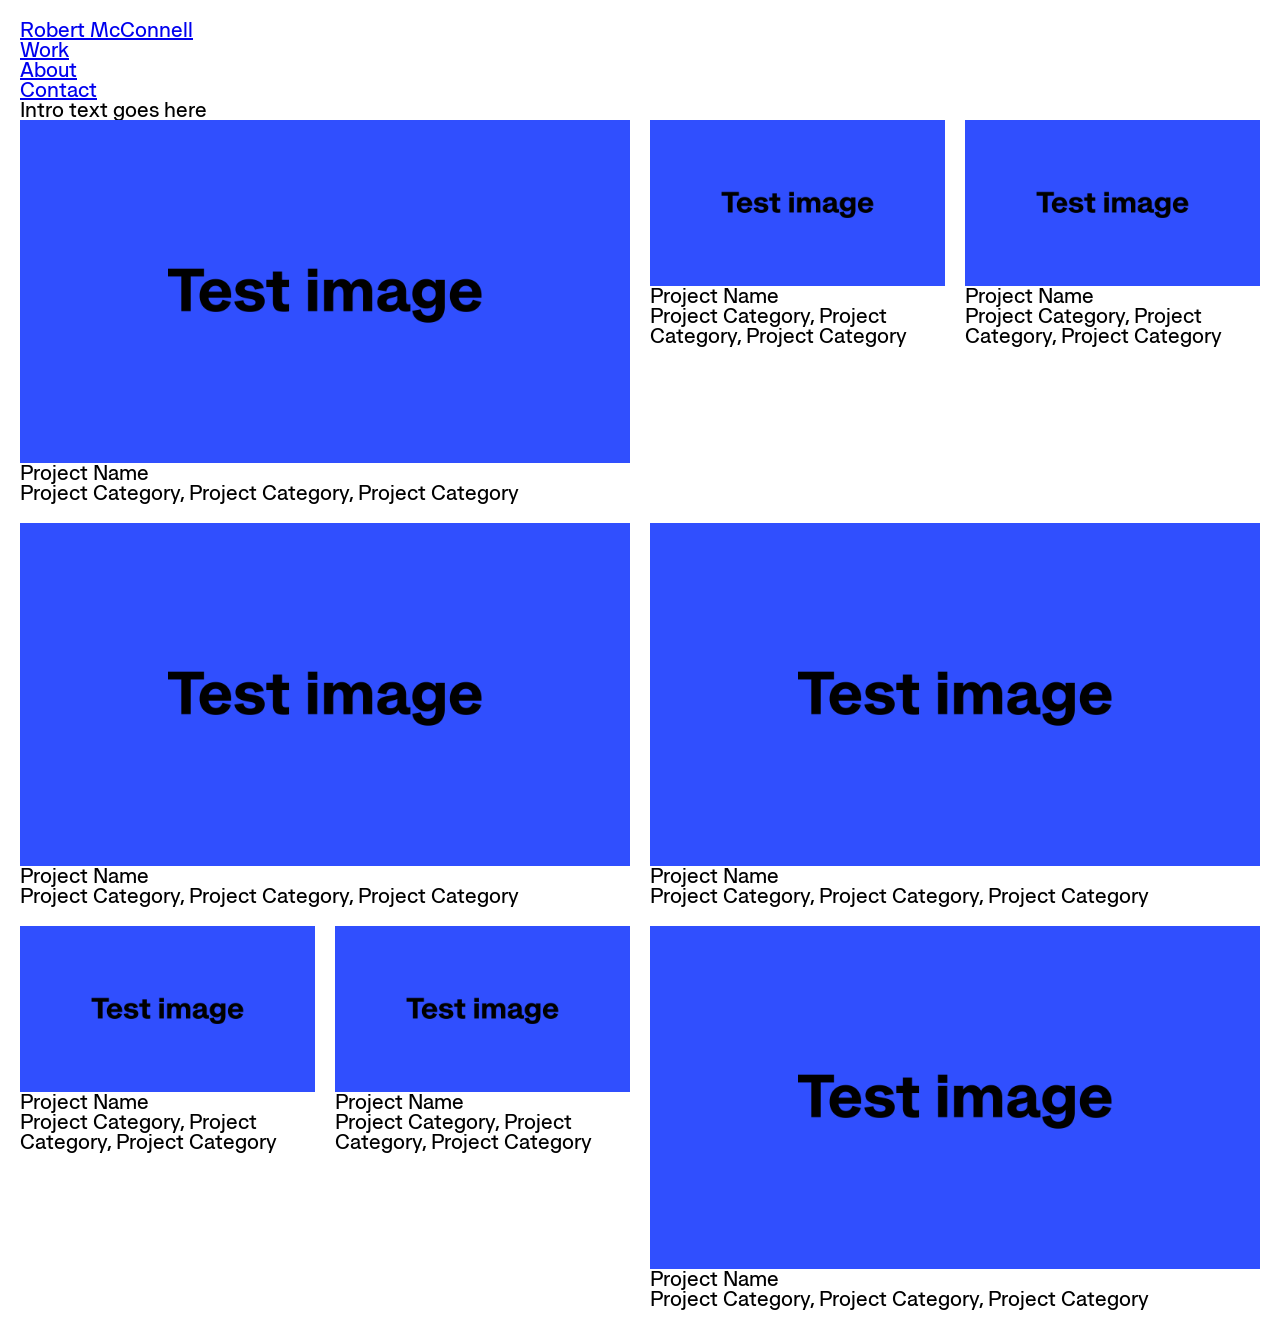
==== index.html @ 4b6e5d65 "css and fonts update" ====
<!DOCTYPE html>
<html lang="en">
	<head>
		<title>Hello</title>
		<link rel="stylesheet" href="assets/css/reset.css" media="screen" type="text/css" />
		<link rel="stylesheet" href="assets/css/fonts.css" media="screen" type="text/css" />
		<link rel="stylesheet" href="assets/css/style.css" media="screen" type="text/css" />
	</head>
	<body>
		<nav>
			<a href="#">Robert McConnell</a>
			<ul>
				<li><a href="#">Work</a></li>
				<li><a href="#">About</a></li>
				<li><a href="#">Contact</a></li>
			</ul>
		</nav>
		<header>
			<p class="intro">Intro text goes here</p>
		</header>
		<main>
			<div class="project-item-2x">
				<a href="#"><img src="assets/images/test.png" alt="Test"></a>
				<ul>
					<li class="project-item-name">Project Name</li>
					<li class="project-item-type">Project Category, Project Category, Project Category</li>
				</ul>
			</div>		
			<div class="project-item-1x">
				<a href="#"><img src="assets/images/test.png" alt="Test"></a>
				<ul>
					<li class="project-item-name">Project Name</li>
					<li class="project-item-type">Project Category, Project Category, Project Category</li>
				</ul>
			</div>		
			<div class="project-item-1x">
				<a href="#"><img src="assets/images/test.png" alt="Test"></a>
				<ul>
					<li class="project-item-name">Project Name</li>
					<li class="project-item-type">Project Category, Project Category, Project Category</li>
				</ul>
			</div>		
			<div class="project-item-2x">
				<a href="#"><img src="assets/images/test.png" alt="Test"></a>
				<ul>
					<li class="project-item-name">Project Name</li>
					<li class="project-item-type">Project Category, Project Category, Project Category</li>
				</ul>
			</div>		
			<div class="project-item-2x">
				<a href="#"><img src="assets/images/test.png" alt="Test"></a>
				<ul>
					<li class="project-item-name">Project Name</li>
					<li class="project-item-type">Project Category, Project Category, Project Category</li>
				</ul>
			</div>		
			<div class="project-item-1x">
				<a href="#"><img src="assets/images/test.png" alt="Test"></a>
				<ul>
					<li class="project-item-name">Project Name</li>
					<li class="project-item-type">Project Category, Project Category, Project Category</li>
				</ul>
			</div>		
			<div class="project-item-1x">
				<a href="#"><img src="assets/images/test.png" alt="Test"></a>
				<ul>
					<li class="project-item-name">Project Name</li>
					<li class="project-item-type">Project Category, Project Category, Project Category</li>
				</ul>
			</div>		
			<div class="project-item-2x">
				<a href="#"><img src="assets/images/test.png" alt="Test"></a>
				<ul>
					<li class="project-item-name">Project Name</li>
					<li class="project-item-type">Project Category, Project Category, Project Category</li>
				</ul>
			</div>		
		</main>
	</body>
</html>
---- assets/css/fonts.css ----
@font-face {
  font-family: "Metra";
  src: url("../fonts/HLC-Metra-Regular.woff2") format("woff");
  font-weight: 400;
  font-style: normal;
}

@font-face {
  font-family: "Metra";
  src: url("../fonts/HLC-Metra-Medium.woff2") format("woff");
  font-weight: 500;
  font-style: normal;
}

@font-face {
  font-family: "Metra";
  src: url("../fonts/HLC-Metra-Bold.woff2") format("woff");
  font-weight: 700;
  font-style: normal;
}
---- assets/css/style.css ----
html {
	font-size: 20px;
}
body {
	font-family: 'Metra', sans-serif;
	overflow-y: scroll;
	padding: 1rem;
}
main {
	display: grid;
	grid-template-columns: repeat(4, 1fr);
	grid-gap: 1rem;
}
.project-item-2x {
	grid-column-end: span 2;
}
img {
	display: block;
	width: 100%;
}
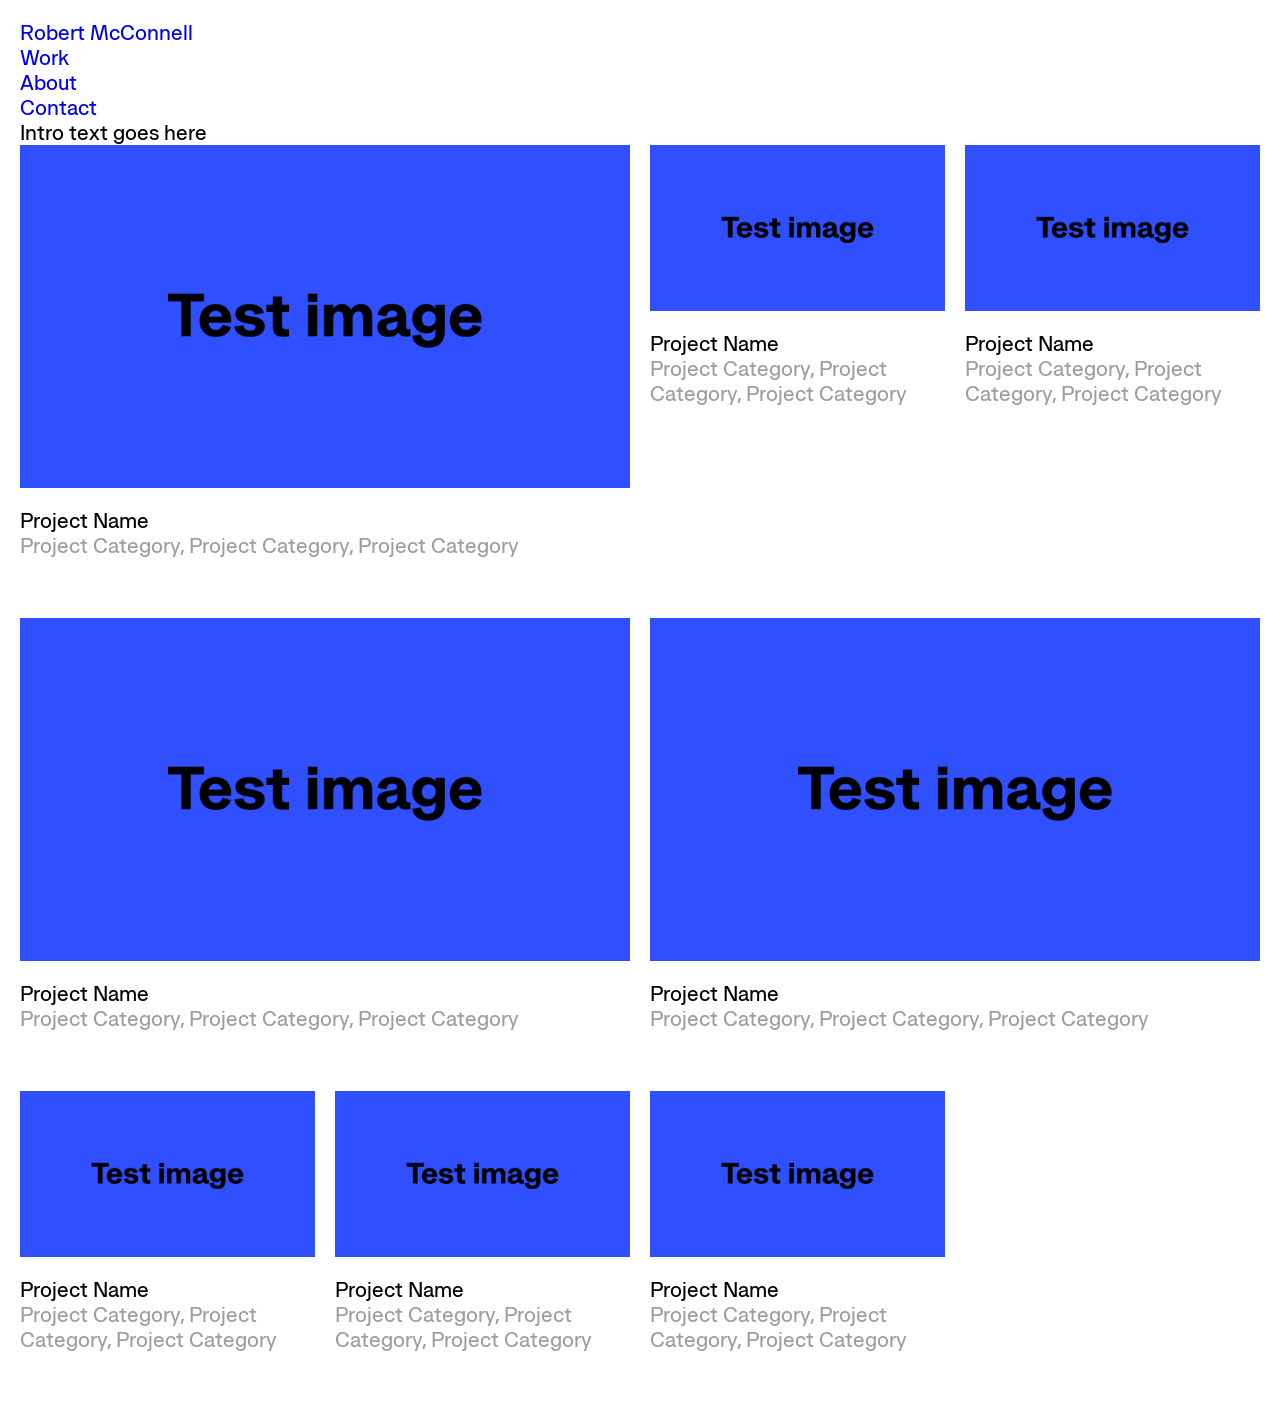
==== commit b52ea265: "css update" ====
--- a/index.html
+++ b/index.html
@@ -19,56 +19,56 @@
 			<p class="intro">Intro text goes here</p>
 		</header>
 		<main>
-			<div class="project-item-2x">
+			<div class="project-item two">
 				<a href="#"><img src="assets/images/test.png" alt="Test"></a>
 				<ul>
 					<li class="project-item-name">Project Name</li>
 					<li class="project-item-type">Project Category, Project Category, Project Category</li>
 				</ul>
 			</div>		
-			<div class="project-item-1x">
+			<div class="project-item">
 				<a href="#"><img src="assets/images/test.png" alt="Test"></a>
 				<ul>
 					<li class="project-item-name">Project Name</li>
 					<li class="project-item-type">Project Category, Project Category, Project Category</li>
 				</ul>
 			</div>		
-			<div class="project-item-1x">
+			<div class="project-item">
 				<a href="#"><img src="assets/images/test.png" alt="Test"></a>
 				<ul>
 					<li class="project-item-name">Project Name</li>
 					<li class="project-item-type">Project Category, Project Category, Project Category</li>
 				</ul>
 			</div>		
-			<div class="project-item-2x">
+			<div class="project-item two">
 				<a href="#"><img src="assets/images/test.png" alt="Test"></a>
 				<ul>
 					<li class="project-item-name">Project Name</li>
 					<li class="project-item-type">Project Category, Project Category, Project Category</li>
 				</ul>
 			</div>		
-			<div class="project-item-2x">
+			<div class="project-item two">
 				<a href="#"><img src="assets/images/test.png" alt="Test"></a>
 				<ul>
 					<li class="project-item-name">Project Name</li>
 					<li class="project-item-type">Project Category, Project Category, Project Category</li>
 				</ul>
 			</div>		
-			<div class="project-item-1x">
+			<div class="project-item">
 				<a href="#"><img src="assets/images/test.png" alt="Test"></a>
 				<ul>
 					<li class="project-item-name">Project Name</li>
 					<li class="project-item-type">Project Category, Project Category, Project Category</li>
 				</ul>
 			</div>		
-			<div class="project-item-1x">
+			<div class="project-item">
 				<a href="#"><img src="assets/images/test.png" alt="Test"></a>
 				<ul>
 					<li class="project-item-name">Project Name</li>
 					<li class="project-item-type">Project Category, Project Category, Project Category</li>
 				</ul>
 			</div>		
-			<div class="project-item-2x">
+			<div class="project-item">
 				<a href="#"><img src="assets/images/test.png" alt="Test"></a>
 				<ul>
 					<li class="project-item-name">Project Name</li>
--- a/assets/css/style.css
+++ b/assets/css/style.css
@@ -5,16 +5,28 @@
 	font-family: 'Metra', sans-serif;
 	overflow-y: scroll;
 	padding: 1rem;
+	line-height: 1.25;
 }
 main {
 	display: grid;
 	grid-template-columns: repeat(4, 1fr);
 	grid-gap: 1rem;
 }
-.project-item-2x {
+.project-item {
+	margin: 0 0 2rem 0;
+}
+.two {
 	grid-column-end: span 2;
 }
 img {
 	display: block;
 	width: 100%;
+	margin: 0 0 1rem 0;
+}
+a {
+	color: 000000;
+	text-decoration: none;
+}
+.project-item-type {
+	color: #9e9e9e;
 }
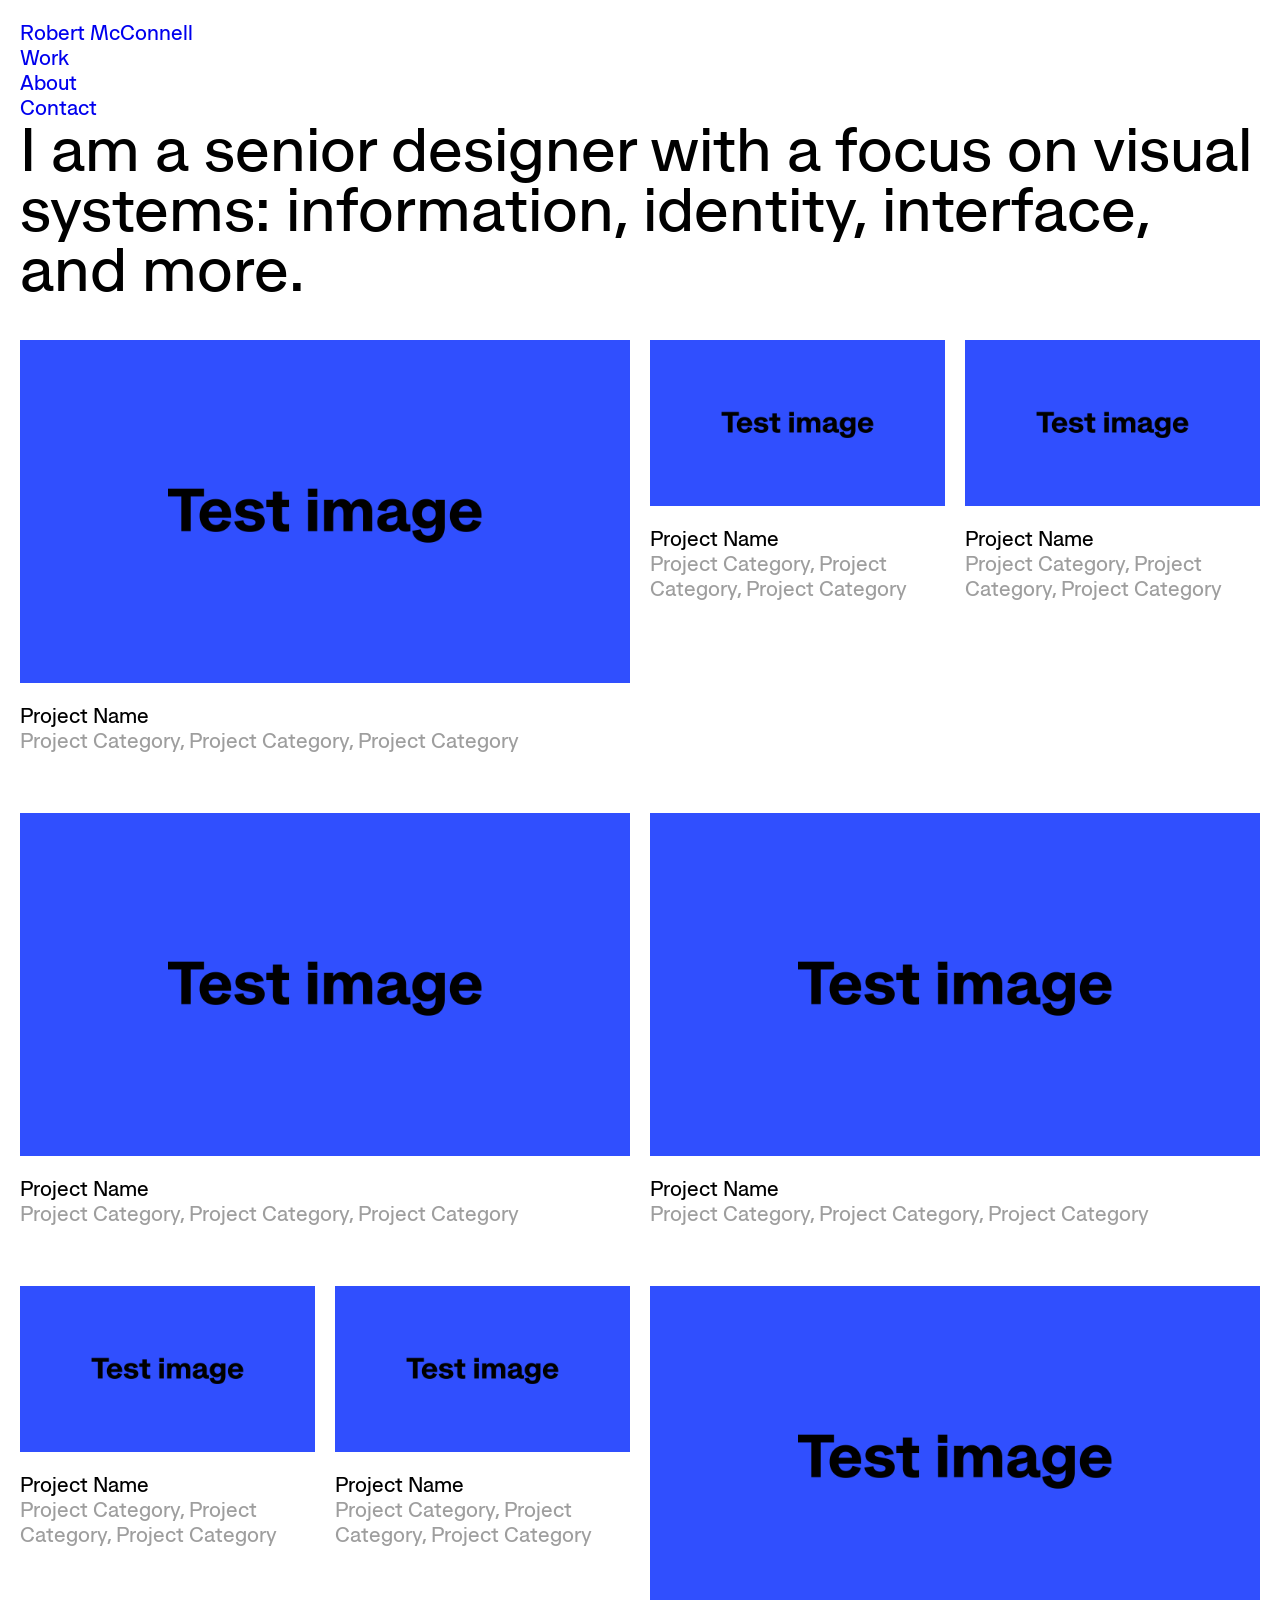
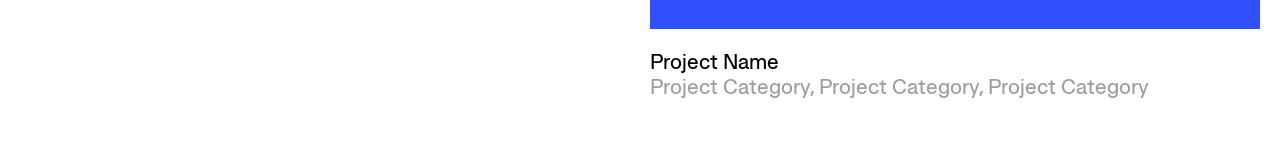
==== commit 4281e565: "update intro text" ====
--- a/index.html
+++ b/index.html
@@ -16,7 +16,7 @@
 			</ul>
 		</nav>
 		<header>
-			<p class="intro">Intro text goes here</p>
+			<p class="intro">I am a senior designer with a focus on visual systems: information, identity, interface, and more.</p>
 		</header>
 		<main>
 			<div class="project-item two">
@@ -68,7 +68,7 @@
 					<li class="project-item-type">Project Category, Project Category, Project Category</li>
 				</ul>
 			</div>		
-			<div class="project-item">
+			<div class="project-item two">
 				<a href="#"><img src="assets/images/test.png" alt="Test"></a>
 				<ul>
 					<li class="project-item-name">Project Name</li>
--- a/assets/css/style.css
+++ b/assets/css/style.css
@@ -11,6 +11,11 @@
 	display: grid;
 	grid-template-columns: repeat(4, 1fr);
 	grid-gap: 1rem;
+}
+.intro {
+	font-size: 3rem;
+	line-height: 1;
+	margin : 0 0 2rem 0;
 }
 .project-item {
 	margin: 0 0 2rem 0;
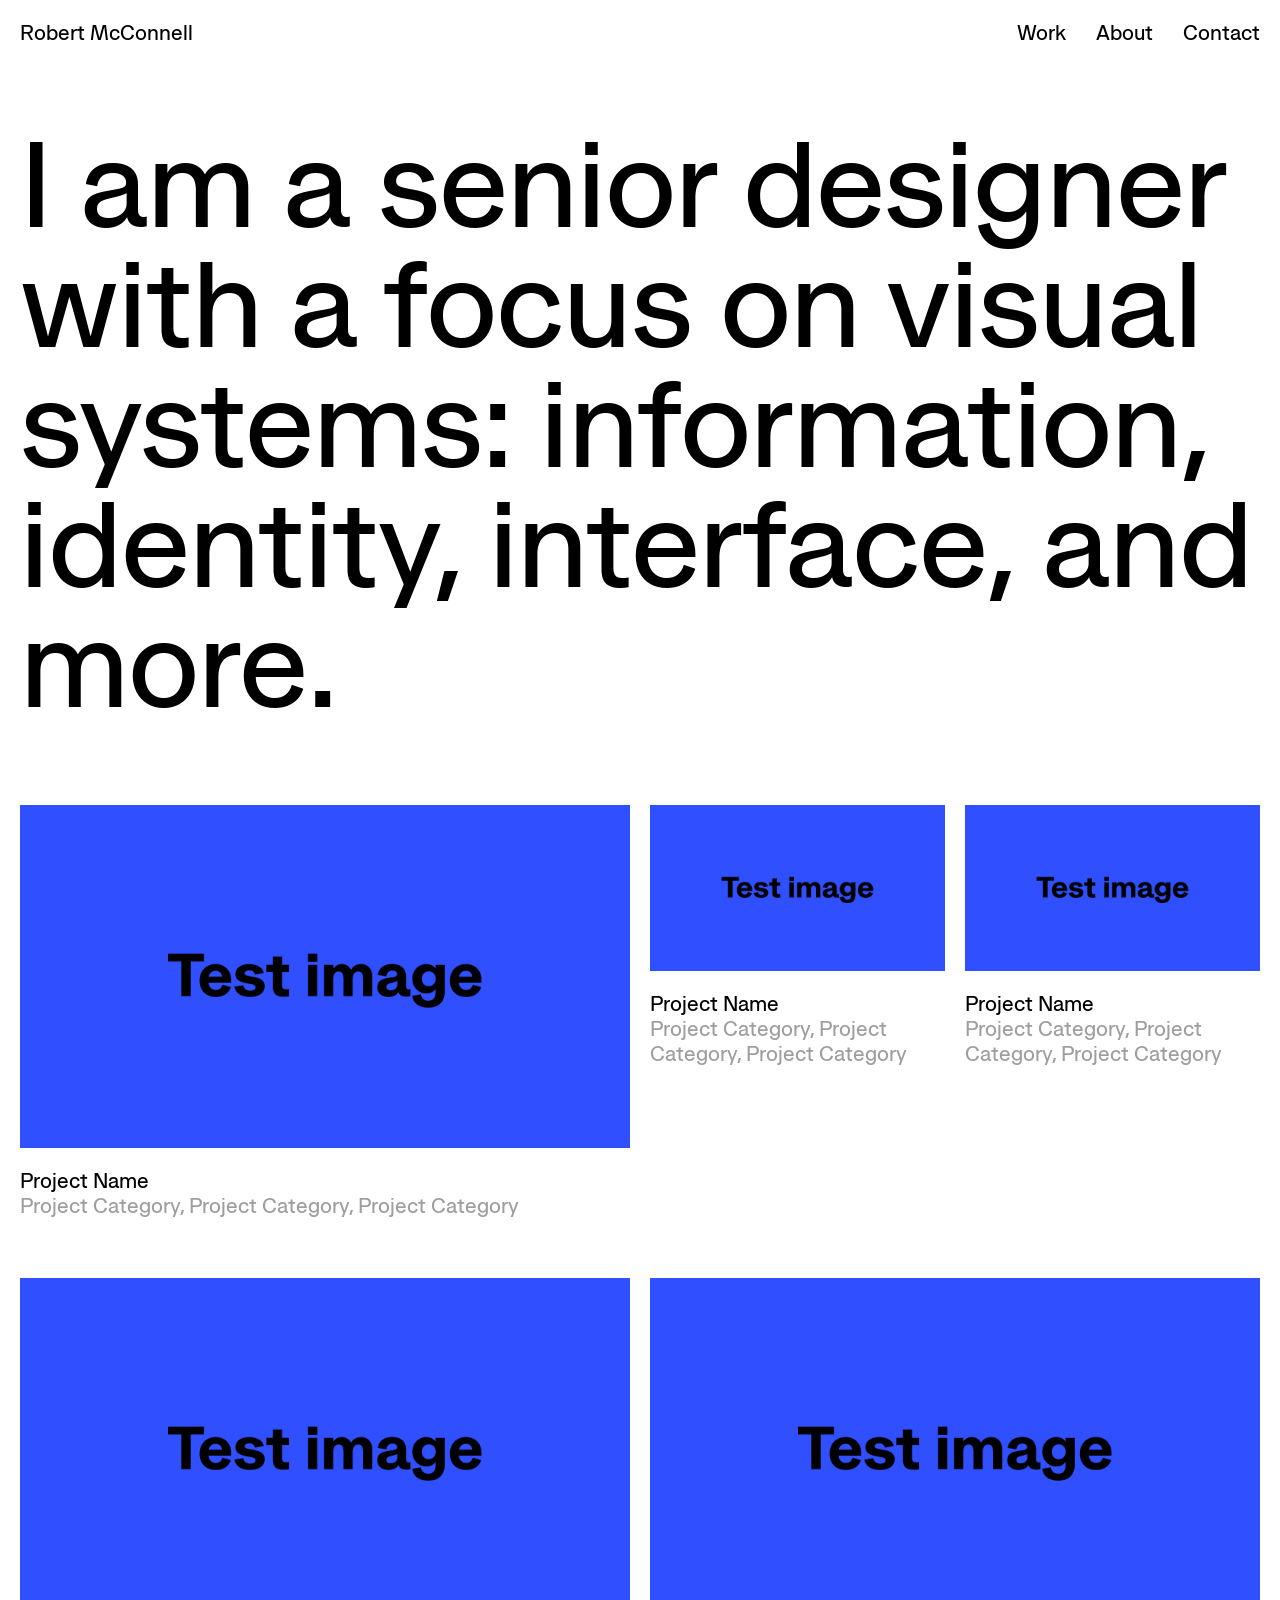
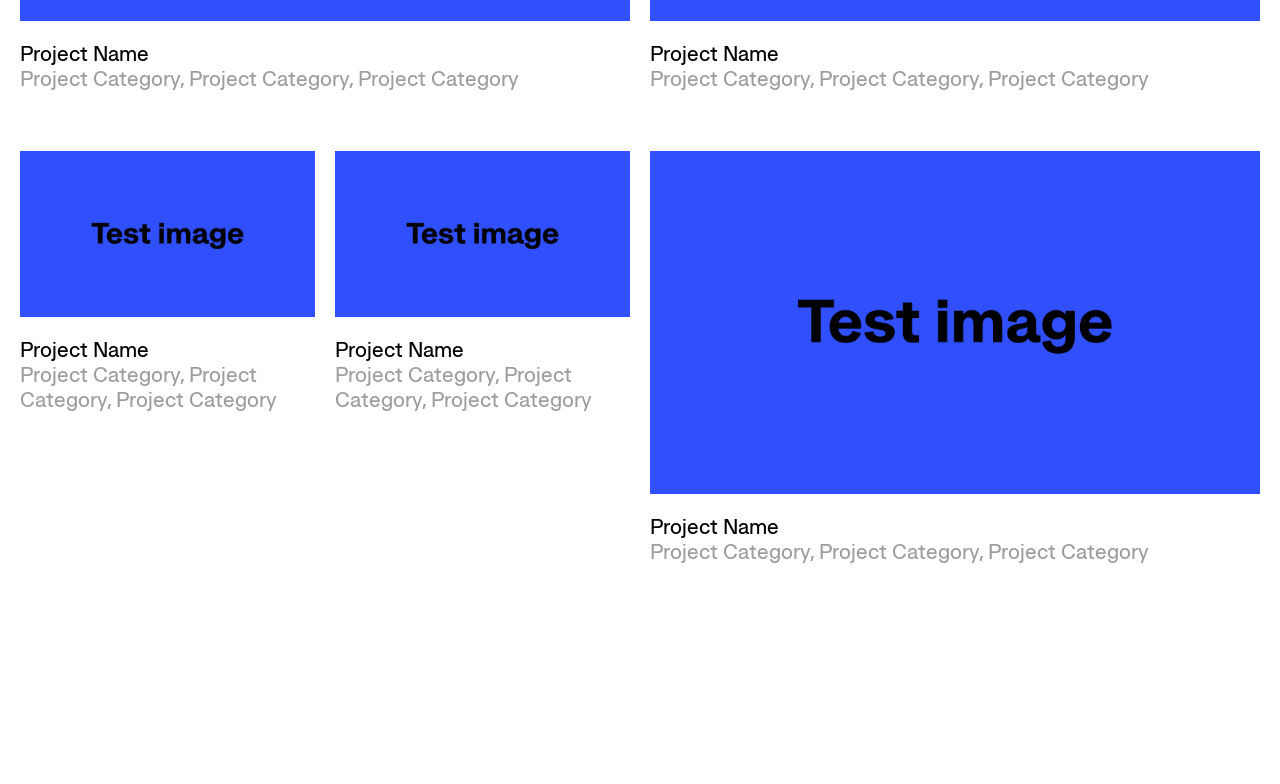
==== commit b4bf8bee: "Update index.html" ====
--- a/index.html
+++ b/index.html
@@ -2,6 +2,8 @@
 <html lang="en">
 	<head>
 		<title>Hello</title>
+		<meta name="viewport" content="width=device-width, initial-scale=1, shrink-to-fit=no" />
+		<meta http-equiv="x-ua-compatible" content="ie=edge" />
 		<link rel="stylesheet" href="assets/css/reset.css" media="screen" type="text/css" />
 		<link rel="stylesheet" href="assets/css/fonts.css" media="screen" type="text/css" />
 		<link rel="stylesheet" href="assets/css/style.css" media="screen" type="text/css" />
--- a/assets/css/style.css
+++ b/assets/css/style.css
@@ -7,15 +7,26 @@
 	padding: 1rem;
 	line-height: 1.25;
 }
+nav, header {
+	margin: 0 0 4rem 0;
+}
+nav ul {
+	float: right;
+}
+nav li {
+	float: left;
+	margin-left: 1.5rem;
+}
 main {
 	display: grid;
 	grid-template-columns: repeat(4, 1fr);
 	grid-gap: 1rem;
+	margin: 0 0 8rem 0;
 }
 .intro {
-	font-size: 3rem;
+	font-size: 6rem;
+	letter-spacing: -1px;
 	line-height: 1;
-	margin : 0 0 2rem 0;
 }
 .project-item {
 	margin: 0 0 2rem 0;
@@ -29,7 +40,7 @@
 	margin: 0 0 1rem 0;
 }
 a {
-	color: 000000;
+	color: #000000;
 	text-decoration: none;
 }
 .project-item-type {
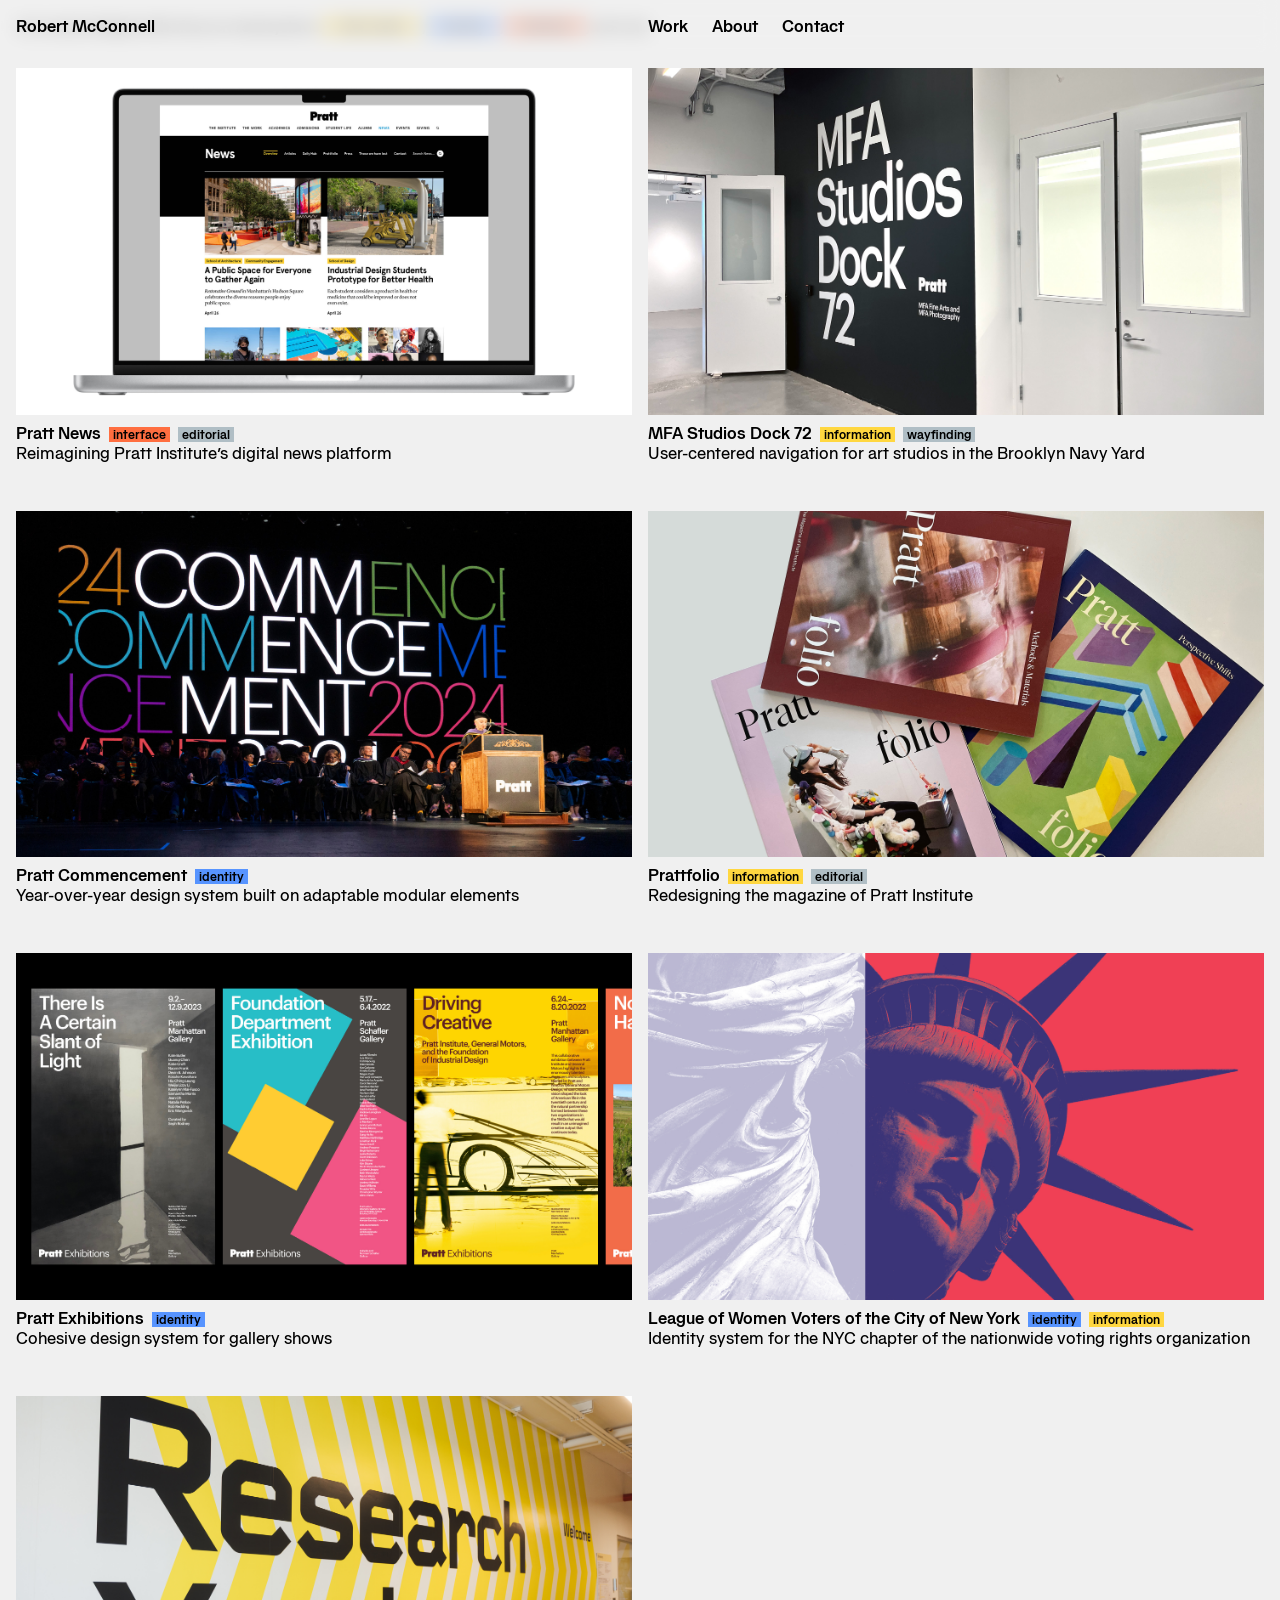
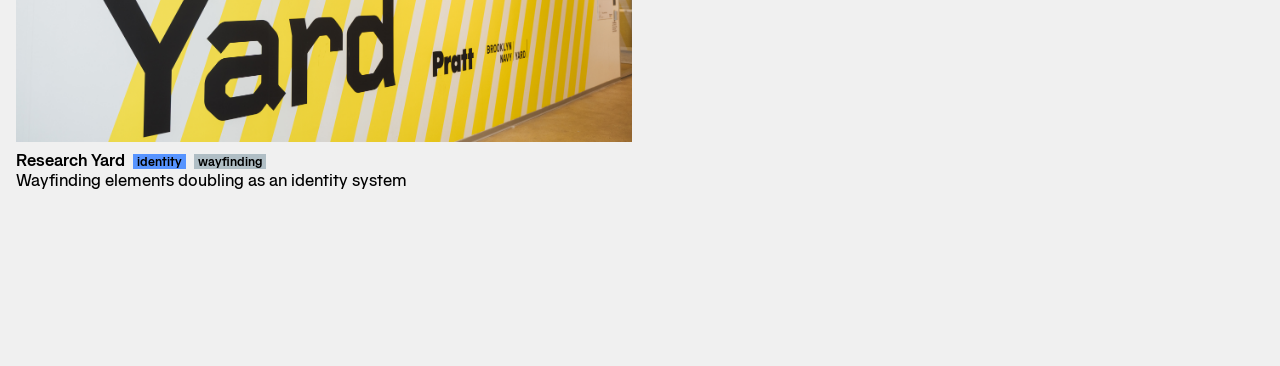
==== commit 7200c5fd: "added projects, etc" ====
--- a/index.html
+++ b/index.html
@@ -1,7 +1,7 @@
 <!DOCTYPE html>
 <html lang="en">
 	<head>
-		<title>Hello</title>
+		<title>Robert McConnell</title>
 		<meta name="viewport" content="width=device-width, initial-scale=1, shrink-to-fit=no" />
 		<meta http-equiv="x-ua-compatible" content="ie=edge" />
 		<link rel="stylesheet" href="assets/css/reset.css" media="screen" type="text/css" />
@@ -9,74 +9,87 @@
 		<link rel="stylesheet" href="assets/css/style.css" media="screen" type="text/css" />
 	</head>
 	<body>
-		<nav>
-			<a href="#">Robert McConnell</a>
-			<ul>
-				<li><a href="#">Work</a></li>
-				<li><a href="#">About</a></li>
-				<li><a href="#">Contact</a></li>
-			</ul>
+		<nav id="nav">
+			<div class="nav-name">
+				<a href="#">Robert McConnell</a>
+			</div>
+			<div class="nav-menu">
+				<ul>
+					<li><a href="#">Work</a></li>
+					<li><a href="#">About</a></li>
+					<li><a href="#">Contact</a></li>
+				</ul>
+			</div>
 		</nav>
 		<header>
-			<p class="intro">I am a senior designer with a focus on visual systems: information, identity, interface, and more.</p>
+			<p class="intro">I am a senior designer with a focus on visual systems: <span class="yellow">information</span>, <span class="blue">identity</span>, <span class="red">interface</span>, and more.</p>
 		</header>
 		<main>
-			<div class="project-item two">
-				<a href="#"><img src="assets/images/test.png" alt="Test"></a>
-				<ul>
-					<li class="project-item-name">Project Name</li>
-					<li class="project-item-type">Project Category, Project Category, Project Category</li>
-				</ul>
+			<div class="project-item">
+				<a href="projects/pratt-news">
+					<img src="projects/pratt-news/tn.jpg" alt="Pratt News">
+					<ul>
+						<li class="project-item-name">Pratt News <span class="project-tag red">interface</span> <span class="project-tag gray">editorial</span></li>
+						<li class="project-item-desc">Reimagining Pratt Institute&rsquo;s digital news platform</li>
+					</ul>
+				</a>
+			</div>
+			<div class="project-item">
+				<a href="projects/dock-72">
+					<img src="projects/dock-72/tn.jpg" alt="MFA Studios Dock 72">
+					<ul>
+						<li class="project-item-name">MFA Studios Dock 72 <span class="project-tag yellow">information</span> <span class="project-tag gray">wayfinding</span></li>
+						<li class="project-item-desc">User-centered navigation for art studios in the Brooklyn Navy Yard</li>
+					</ul>
+				</a>
 			</div>		
 			<div class="project-item">
-				<a href="#"><img src="assets/images/test.png" alt="Test"></a>
-				<ul>
-					<li class="project-item-name">Project Name</li>
-					<li class="project-item-type">Project Category, Project Category, Project Category</li>
-				</ul>
+				<a href="projects/commencement">
+					<img src="projects/commencement/001.jpg" alt="Pratt Commencement">
+					<ul>
+						<li class="project-item-name">Pratt Commencement <span class="project-tag blue">identity</span></li>
+						<li class="project-item-desc">Year-over-year design system built on adaptable modular elements</li>
+					</ul>
+				</a>
 			</div>		
 			<div class="project-item">
-				<a href="#"><img src="assets/images/test.png" alt="Test"></a>
-				<ul>
-					<li class="project-item-name">Project Name</li>
-					<li class="project-item-type">Project Category, Project Category, Project Category</li>
-				</ul>
-			</div>		
-			<div class="project-item two">
-				<a href="#"><img src="assets/images/test.png" alt="Test"></a>
-				<ul>
-					<li class="project-item-name">Project Name</li>
-					<li class="project-item-type">Project Category, Project Category, Project Category</li>
-				</ul>
-			</div>		
-			<div class="project-item two">
-				<a href="#"><img src="assets/images/test.png" alt="Test"></a>
-				<ul>
-					<li class="project-item-name">Project Name</li>
-					<li class="project-item-type">Project Category, Project Category, Project Category</li>
-				</ul>
+				<a href="projects/prattfolio">
+					<img src="projects/prattfolio/tn.jpg" alt="Prattfolio Magazine">
+					<ul>
+						<li class="project-item-name">Prattfolio <span class="project-tag yellow">information</span> <span class="project-tag gray">editorial</span></li>
+						<li class="project-item-desc">Redesigning the magazine of Pratt Institute</li>
+					</ul>
+				</a>
 			</div>		
 			<div class="project-item">
-				<a href="#"><img src="assets/images/test.png" alt="Test"></a>
-				<ul>
-					<li class="project-item-name">Project Name</li>
-					<li class="project-item-type">Project Category, Project Category, Project Category</li>
-				</ul>
+				<a href="projects/exhibitions">
+					<img src="projects/exhibitions/001.jpg" alt="Pratt Exhibitions">
+					<ul>
+						<li class="project-item-name">Pratt Exhibitions <span class="project-tag blue">identity</span></li>
+						<li class="project-item-desc">Cohesive design system for gallery shows</li>
+					</ul>
+				</a>
 			</div>		
 			<div class="project-item">
-				<a href="#"><img src="assets/images/test.png" alt="Test"></a>
-				<ul>
-					<li class="project-item-name">Project Name</li>
-					<li class="project-item-type">Project Category, Project Category, Project Category</li>
-				</ul>
+				<a href="projects/league-of-women-voters">
+					<img src="projects/league-of-women-voters/tn.jpg" alt="League of Women Voters of the City of New York">
+					<ul>
+						<li class="project-item-name">League of Women Voters of the City of New York <span class="project-tag blue">identity</span> <span class="project-tag yellow">information</span></li>
+						<li class="project-item-desc">Identity system for the NYC chapter of the nationwide voting rights organization</li>
+					</ul>
+				</a>
 			</div>		
-			<div class="project-item two">
-				<a href="#"><img src="assets/images/test.png" alt="Test"></a>
-				<ul>
-					<li class="project-item-name">Project Name</li>
-					<li class="project-item-type">Project Category, Project Category, Project Category</li>
-				</ul>
+			<div class="project-item">
+				<a href="projects/exhibitions">
+					<img src="projects/research-yard/tn.jpg" alt="Research Yard">
+					<ul>
+						<li class="project-item-name">Research Yard <span class="project-tag blue">identity</span> <span class="project-tag gray">wayfinding</span></li>
+						<li class="project-item-desc">Wayfinding elements doubling as an identity system</li>
+					</ul>
+				</a>
 			</div>		
 		</main>
+		<script src="https://ajax.googleapis.com/ajax/libs/jquery/3.2.1/jquery.min.js"></script>
+		<!--<script src="assets/js/bgcolor.js"></script>-->
 	</body>
 </html>
--- a/assets/css/fonts.css
+++ b/assets/css/fonts.css
@@ -1,3 +1,18 @@
+@font-face {
+  font-family: "Halvar";
+  src: url("../fonts/Halvar-Mittelschrift-Regular.woff") format("woff");
+  font-weight: 400;
+  font-style: normal;
+}
+
+@font-face {
+  font-family: "Halvar";
+  src: url("../fonts/Halvar-Mittelschrift-Bold.woff") format("woff");
+  font-weight: 700;
+  font-style: normal;
+}
+
+
 @font-face {
   font-family: "Metra";
   src: url("../fonts/HLC-Metra-Regular.woff2") format("woff");
--- a/assets/css/style.css
+++ b/assets/css/style.css
@@ -1,37 +1,50 @@
-html {
-	font-size: 20px;
-}
 body {
 	font-family: 'Metra', sans-serif;
+	font-feature-settings: 'ss03' 1;
 	overflow-y: scroll;
+	line-height: 1.25;
+	background-color: #f0f0f0;
+}
+nav {
+	width: 100%;
 	padding: 1rem;
-	line-height: 1.25;
-}
-nav, header {
 	margin: 0 0 4rem 0;
-}
-nav ul {
-	float: right;
+	font-weight: 500;
+	position: fixed;
+	top: 0;
+	z-index: 1000;
+	display: grid;
+	grid-template-columns: repeat(2, 1fr);
+	grid-gap: 1rem;
+	background-color: rgba(240,240,240,0.75);
+	backdrop-filter: blur(10px);
 }
 nav li {
 	float: left;
-	margin-left: 1.5rem;
+	margin-right: 1.5rem;
+}
+header {
+	padding: 1rem;
 }
 main {
 	display: grid;
 	grid-template-columns: repeat(4, 1fr);
 	grid-gap: 1rem;
 	margin: 0 0 8rem 0;
+	padding: 1rem;
 }
 .intro {
-	font-size: 6rem;
-	letter-spacing: -1px;
-	line-height: 1;
+	font-weight: 500;
+	letter-spacing: -2px;
+	max-width: 2000px;
+	text-box-edge: cap alphabetic;
+	text-box-trim: trim-both;
+}
+.intro span {
+	padding: 0 1rem;
 }
 .project-item {
 	margin: 0 0 2rem 0;
-}
-.two {
 	grid-column-end: span 2;
 }
 img {
@@ -39,10 +52,87 @@
 	width: 100%;
 	margin: 0 0 1rem 0;
 }
+.project-item img {
+	margin: 0 0 .5rem 0;
+}
+.project-item:hover {
+	color: #000000;
+}
+.project-item-name {
+	font-weight: 500;
+}
+.project-tag {
+	padding: 0 0.25rem;
+	font-size: 0.75rem;
+	display: inline-block;
+	margin-left: 0.25rem;
+}
+.blue {
+	background-color: #5794ff;
+}
+.red {
+	background-color: #ff6e40;
+}
+.yellow {
+	background-color: #ffd740;
+}
+.gray {
+	background-color: #b0bec5;
+}
 a {
 	color: #000000;
 	text-decoration: none;
 }
-.project-item-type {
-	color: #9e9e9e;
+a:hover {
+	color: rgba(0,0,0,0.3);
+}
+
+
+/*XS screen sizes*/
+@media (max-width: 767px) {
+
+}
+/*S screen sizes*/
+@media (min-width: 768px) {
+}
+
+/*M screen sizes*/
+@media (min-width: 1000px) {
+}
+/*L screen sizes*/
+@media (min-width: 1300px) {
+	html {
+		font-size: 16px;
+	}
+	header {
+		margin: 6rem 0;
+	}
+	.intro {
+		font-size: 3.5rem;
+		letter-spacing: -1px;
+		max-width: 85vw;
+	}
+}
+/*XL screen sizes*/
+@media (min-width: 1500px) {
+	html {
+		font-size: 20px;
+	}
+	header {
+		margin: 8rem 0;
+	}
+	.intro {
+		font-size: 4rem;
+		letter-spacing: -1px;
+	}
+}
+/*XXL screen sizes*/
+@media (min-width: 1800px) {
+	header {
+		margin: 12rem 0;
+	}
+	.intro {
+		font-size: 6rem;
+		max-width: 80vw;
+	}
 }
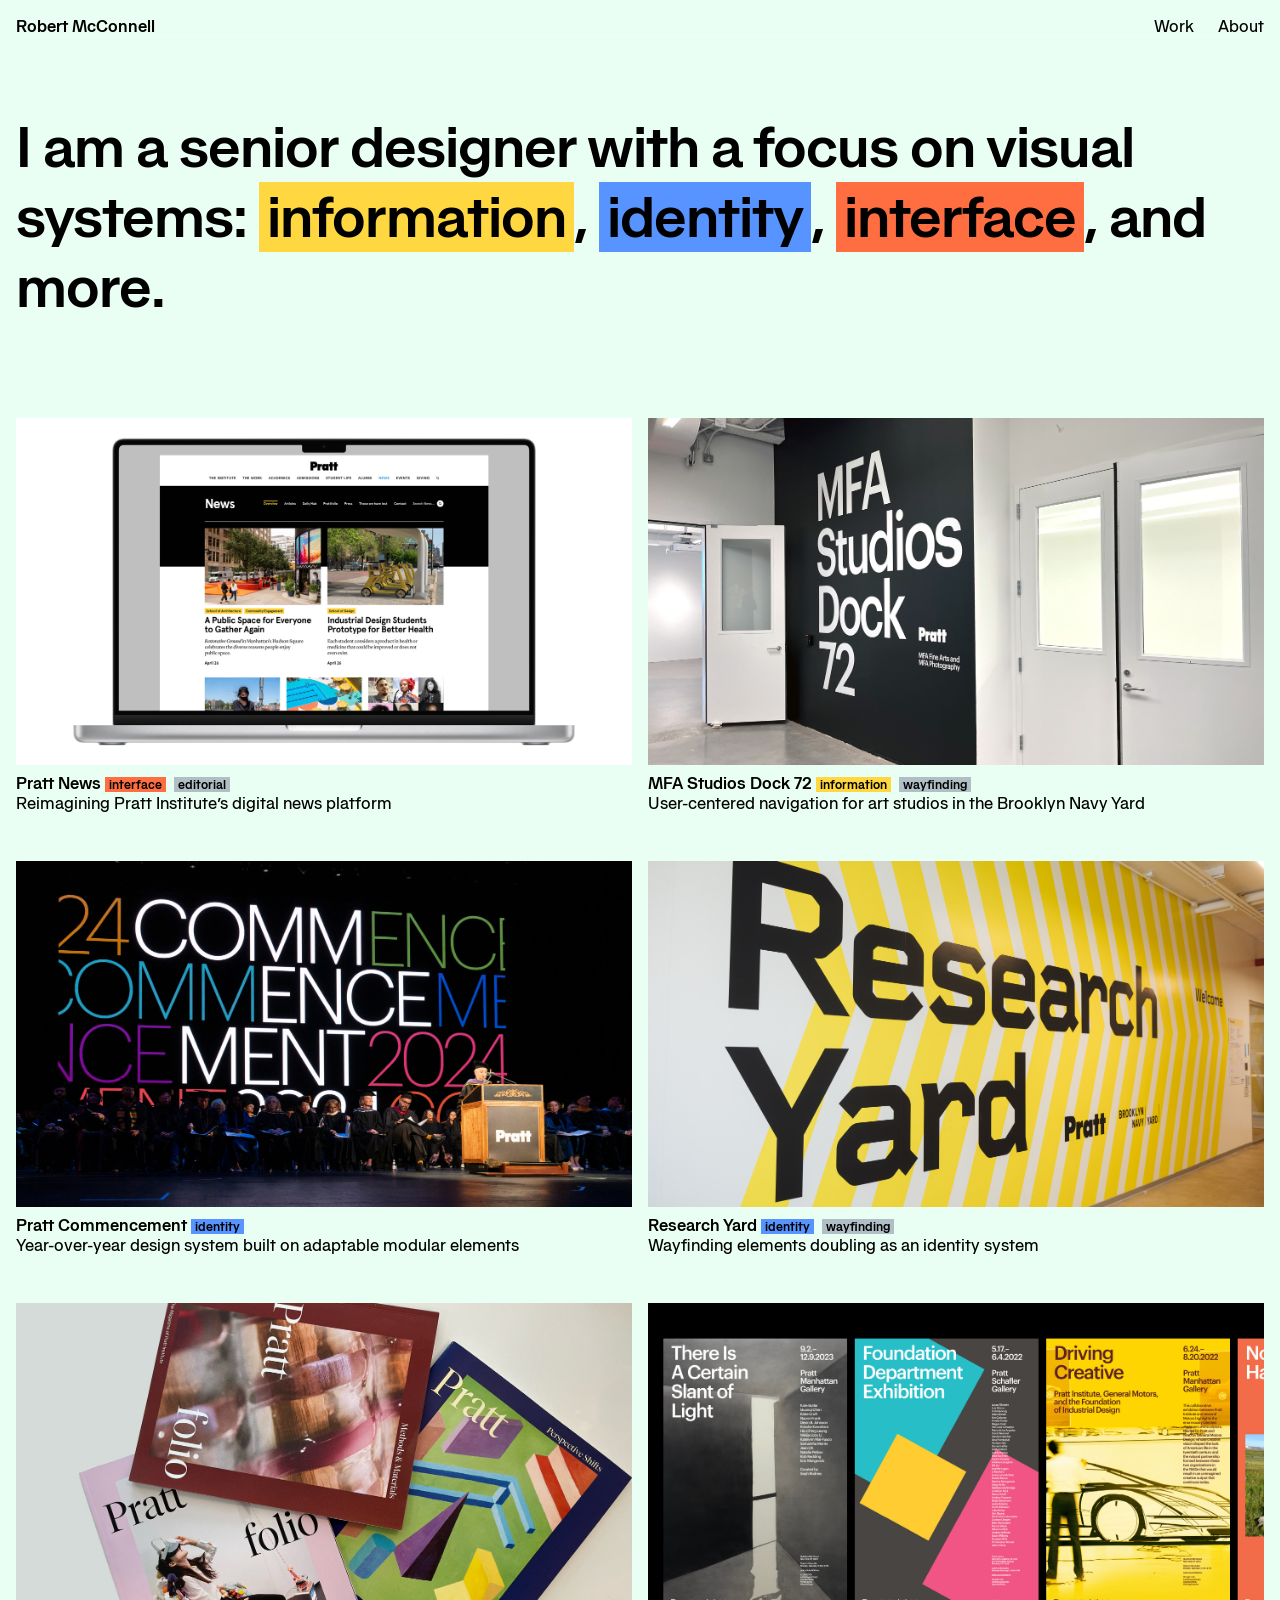
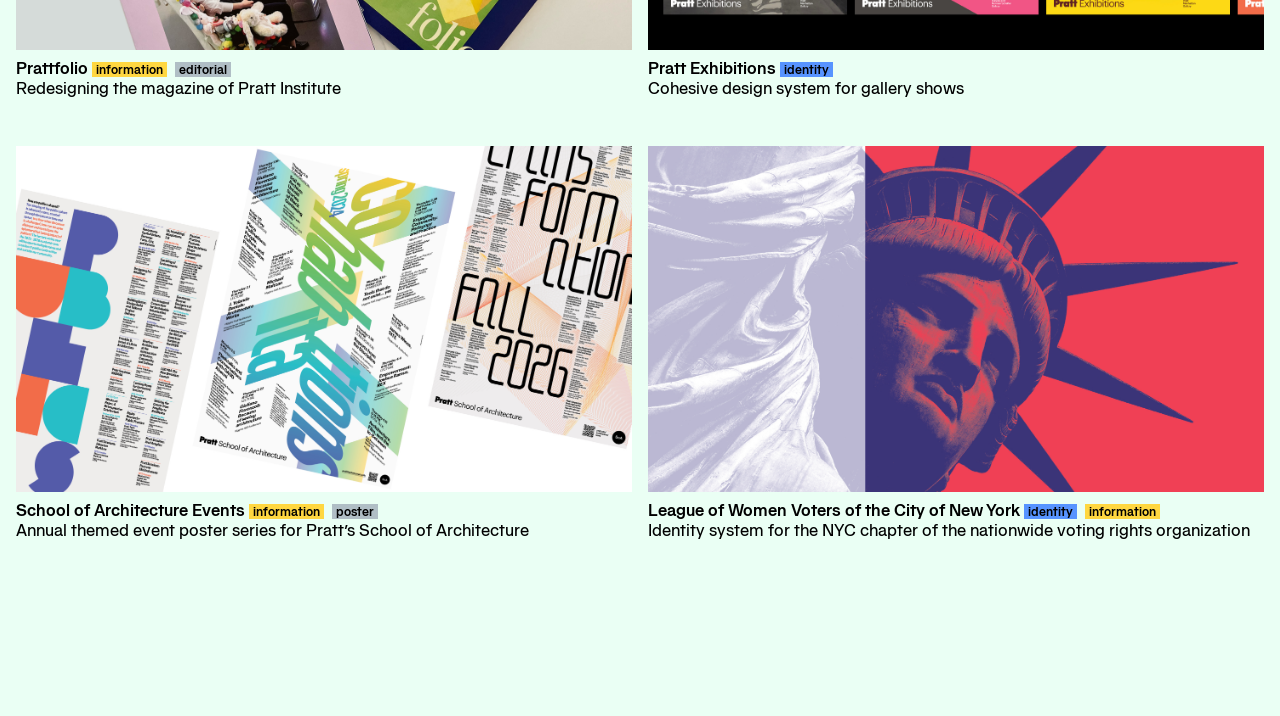
==== commit 59dfa15a: "homepage additions & updates" ====
--- a/index.html
+++ b/index.html
@@ -17,7 +17,6 @@
 				<ul>
 					<li><a href="#">Work</a></li>
 					<li><a href="#">About</a></li>
-					<li><a href="#">Contact</a></li>
 				</ul>
 			</div>
 		</nav>
@@ -53,6 +52,15 @@
 				</a>
 			</div>		
 			<div class="project-item">
+				<a href="projects/exhibitions">
+					<img src="projects/research-yard/tn.jpg" alt="Research Yard">
+					<ul>
+						<li class="project-item-name">Research Yard <span class="project-tag blue">identity</span> <span class="project-tag gray">wayfinding</span></li>
+						<li class="project-item-desc">Wayfinding elements doubling as an identity system</li>
+					</ul>
+				</a>
+			</div>		
+			<div class="project-item">
 				<a href="projects/prattfolio">
 					<img src="projects/prattfolio/tn.jpg" alt="Prattfolio Magazine">
 					<ul>
@@ -71,6 +79,15 @@
 				</a>
 			</div>		
 			<div class="project-item">
+				<a href="projects/exhibitions">
+					<img src="projects/architecture-posters/tn.jpg" alt="School of Architecture Events">
+					<ul>
+						<li class="project-item-name">School of Architecture Events <span class="project-tag yellow">information</span> <span class="project-tag gray">poster</span></li>
+						<li class="project-item-desc">Annual themed event poster series for Pratt&rsquo;s School of Architecture</li>
+					</ul>
+				</a>
+			</div>		
+			<div class="project-item">
 				<a href="projects/league-of-women-voters">
 					<img src="projects/league-of-women-voters/tn.jpg" alt="League of Women Voters of the City of New York">
 					<ul>
@@ -79,17 +96,8 @@
 					</ul>
 				</a>
 			</div>		
-			<div class="project-item">
-				<a href="projects/exhibitions">
-					<img src="projects/research-yard/tn.jpg" alt="Research Yard">
-					<ul>
-						<li class="project-item-name">Research Yard <span class="project-tag blue">identity</span> <span class="project-tag gray">wayfinding</span></li>
-						<li class="project-item-desc">Wayfinding elements doubling as an identity system</li>
-					</ul>
-				</a>
-			</div>		
 		</main>
 		<script src="https://ajax.googleapis.com/ajax/libs/jquery/3.2.1/jquery.min.js"></script>
-		<!--<script src="assets/js/bgcolor.js"></script>-->
+		<script src="assets/js/bgcolor.js"></script>
 	</body>
 </html>
--- a/assets/css/style.css
+++ b/assets/css/style.css
@@ -3,32 +3,31 @@
 	font-feature-settings: 'ss03' 1;
 	overflow-y: scroll;
 	line-height: 1.25;
-	background-color: #f0f0f0;
 }
 nav {
 	width: 100%;
 	padding: 1rem;
 	margin: 0 0 4rem 0;
-	font-weight: 500;
 	position: fixed;
 	top: 0;
 	z-index: 1000;
 	display: grid;
 	grid-template-columns: repeat(2, 1fr);
 	grid-gap: 1rem;
-	background-color: rgba(240,240,240,0.75);
 	backdrop-filter: blur(10px);
+}
+nav ul {
+	float: right;
 }
 nav li {
 	float: left;
-	margin-right: 1.5rem;
+	margin-left: 1.5rem;
 }
 header {
 	padding: 1rem;
 }
 main {
 	display: grid;
-	grid-template-columns: repeat(4, 1fr);
 	grid-gap: 1rem;
 	margin: 0 0 8rem 0;
 	padding: 1rem;
@@ -41,23 +40,22 @@
 	text-box-trim: trim-both;
 }
 .intro span {
-	padding: 0 1rem;
+	padding: 0 0.5rem;
 }
 .project-item {
 	margin: 0 0 2rem 0;
 	grid-column-end: span 2;
-}
-img {
-	display: block;
-	width: 100%;
-	margin: 0 0 1rem 0;
+	transition: 0.25s ease-in-out;
 }
 .project-item img {
 	margin: 0 0 .5rem 0;
 }
 .project-item:hover {
 	color: #000000;
+	opacity: 0.65;
+	transition: 0.25s ease-in-out;
 }
+.nav-name,
 .project-item-name {
 	font-weight: 500;
 }
@@ -65,7 +63,7 @@
 	padding: 0 0.25rem;
 	font-size: 0.75rem;
 	display: inline-block;
-	margin-left: 0.25rem;
+	margin-right: 0.25rem;
 }
 .blue {
 	background-color: #5794ff;
@@ -79,21 +77,48 @@
 .gray {
 	background-color: #b0bec5;
 }
+img {
+	display: block;
+	width: 100%;
+	margin: 0 0 1rem 0;
+}
 a {
 	color: #000000;
 	text-decoration: none;
+	border-bottom: 1px rgba(0,0,0,0) solid;
+	transition: 0.15s ease-in-out;
 }
+a.active,
 a:hover {
-	color: rgba(0,0,0,0.3);
+	border-bottom: 1px rgba(0,0,0,0.25) solid;
+	transition: 0.15s ease-in-out;
 }
-
 
 /*XS screen sizes*/
 @media (max-width: 767px) {
-
+	html {
+		font-size: 14px;
+	}
+	header {
+		margin: 6rem 0 4rem 0;
+	}
+	.intro {
+		font-size: 2rem;
+		letter-spacing: -0.5px;
+	}
 }
 /*S screen sizes*/
 @media (min-width: 768px) {
+	header {
+		margin: 6rem 0 4rem 0;
+	}
+	main {
+		grid-template-columns: repeat(4, 1fr);
+	}
+	.intro {
+		font-size: 3.5rem;
+		letter-spacing: -1px;
+	}
 }
 
 /*M screen sizes*/
@@ -104,14 +129,6 @@
 	html {
 		font-size: 16px;
 	}
-	header {
-		margin: 6rem 0;
-	}
-	.intro {
-		font-size: 3.5rem;
-		letter-spacing: -1px;
-		max-width: 85vw;
-	}
 }
 /*XL screen sizes*/
 @media (min-width: 1500px) {
@@ -119,11 +136,10 @@
 		font-size: 20px;
 	}
 	header {
-		margin: 8rem 0;
+		margin: 10rem 0 8rem 0;
 	}
 	.intro {
-		font-size: 4rem;
-		letter-spacing: -1px;
+		max-width: 85vw;
 	}
 }
 /*XXL screen sizes*/
@@ -132,7 +148,7 @@
 		margin: 12rem 0;
 	}
 	.intro {
-		font-size: 6rem;
-		max-width: 80vw;
+		font-size: 5rem;
+		max-width: 90vw;
 	}
 }
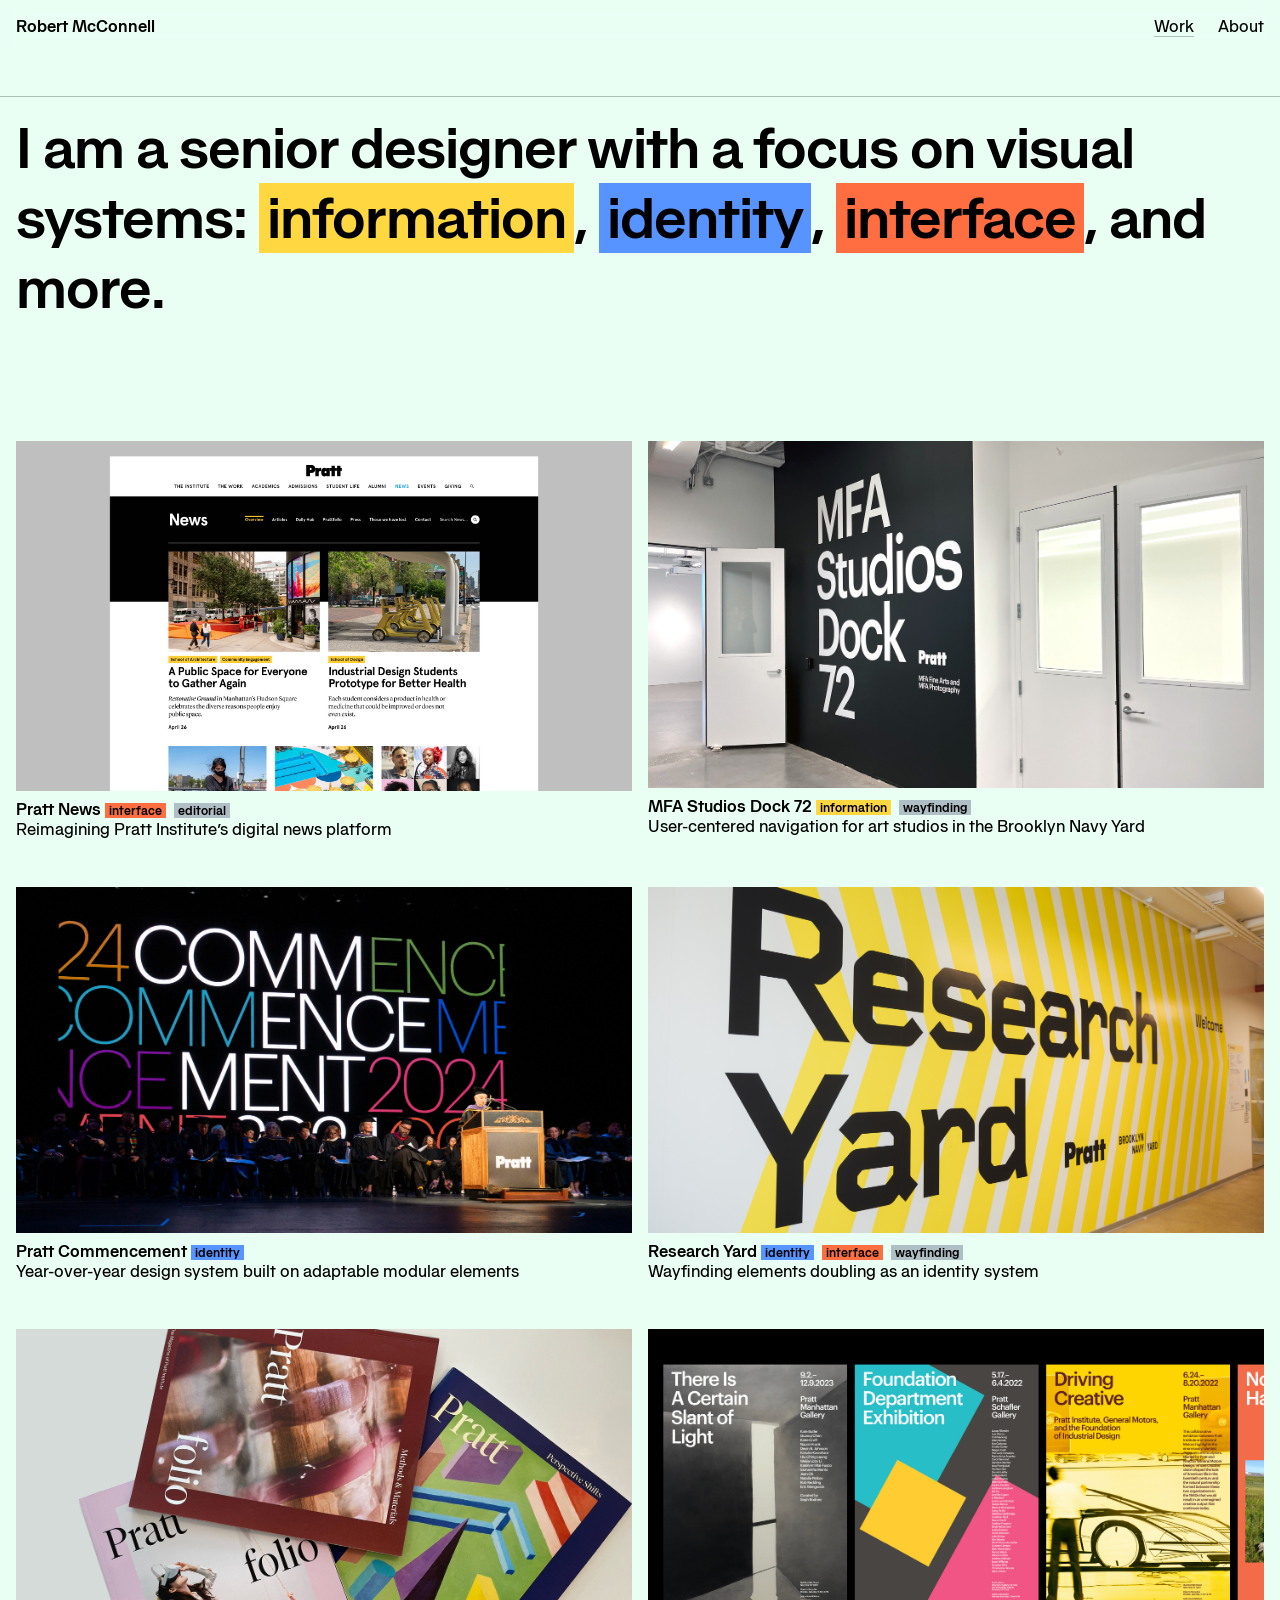
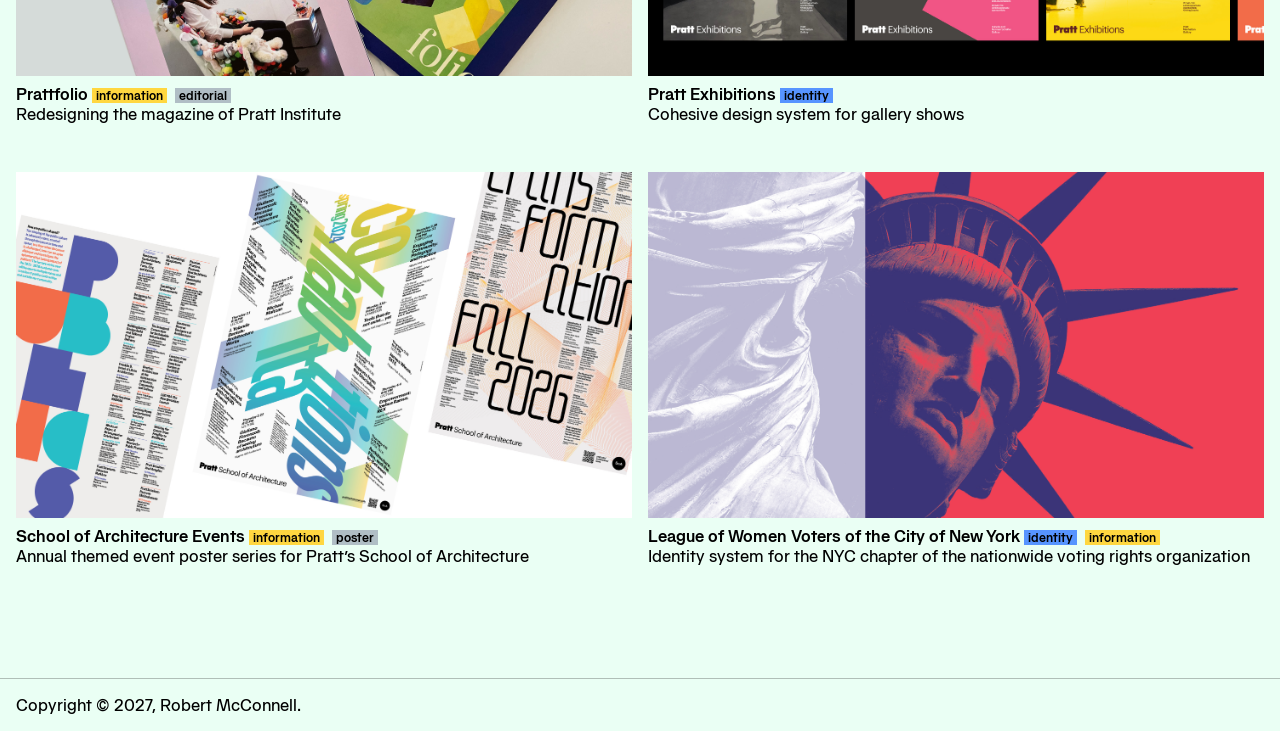
==== commit e9d16d42: "expanded news project page" ====
--- a/index.html
+++ b/index.html
@@ -11,22 +11,24 @@
 	<body>
 		<nav id="nav">
 			<div class="nav-name">
-				<a href="#">Robert McConnell</a>
+				Robert McConnell
 			</div>
 			<div class="nav-menu">
 				<ul>
-					<li><a href="#">Work</a></li>
-					<li><a href="#">About</a></li>
+					<li><a class="active">Work</a></li>
+					<li><a href="about/">About</a></li>
 				</ul>
 			</div>
 		</nav>
 		<header>
-			<p class="intro">I am a senior designer with a focus on visual systems: <span class="yellow">information</span>, <span class="blue">identity</span>, <span class="red">interface</span>, and more.</p>
+			<div class="rm-intro">
+				<p class="intro">I am a senior designer with a focus on visual systems: <span class="yellow">information</span>, <span class="blue">identity</span>, <span class="red">interface</span>, and more.</p>
+			</div>
 		</header>
 		<main>
 			<div class="project-item">
 				<a href="projects/pratt-news">
-					<img src="projects/pratt-news/tn.jpg" alt="Pratt News">
+					<img src="projects/pratt-news/001.jpg" alt="Pratt News">
 					<ul>
 						<li class="project-item-name">Pratt News <span class="project-tag red">interface</span> <span class="project-tag gray">editorial</span></li>
 						<li class="project-item-desc">Reimagining Pratt Institute&rsquo;s digital news platform</li>
@@ -55,7 +57,7 @@
 				<a href="projects/exhibitions">
 					<img src="projects/research-yard/tn.jpg" alt="Research Yard">
 					<ul>
-						<li class="project-item-name">Research Yard <span class="project-tag blue">identity</span> <span class="project-tag gray">wayfinding</span></li>
+						<li class="project-item-name">Research Yard <span class="project-tag blue">identity</span> <span class="project-tag red">interface</span> <span class="project-tag gray">wayfinding</span></li>
 						<li class="project-item-desc">Wayfinding elements doubling as an identity system</li>
 					</ul>
 				</a>
@@ -97,6 +99,11 @@
 				</a>
 			</div>		
 		</main>
+		<footer>
+			<div class="footer-copyright">
+				Copyright &copy; 2027, Robert McConnell.
+			</div>
+		</footer>
 		<script src="https://ajax.googleapis.com/ajax/libs/jquery/3.2.1/jquery.min.js"></script>
 		<script src="assets/js/bgcolor.js"></script>
 	</body>
--- a/assets/css/style.css
+++ b/assets/css/style.css
@@ -24,27 +24,37 @@
 	margin-left: 1.5rem;
 }
 header {
-	padding: 1rem;
+	display: grid;
+	grid-gap: 1rem;
+	margin: 0 0 4rem 0;
+	padding: 1rem;
+	border-top: 1px rgba(0,0,0,0.25) solid;
 }
 main {
 	display: grid;
 	grid-gap: 1rem;
-	margin: 0 0 8rem 0;
-	padding: 1rem;
+	padding: 1rem;
+	margin: 0 0 4rem 0;
 }
 .intro {
+	line-height: 1.25;}
+.intro,
+h1 {
 	font-weight: 500;
 	letter-spacing: -2px;
 	max-width: 2000px;
 	text-box-edge: cap alphabetic;
 	text-box-trim: trim-both;
 }
+h1 {
+	line-height: 1;
+	margin: 0 0 4rem 0;
+}
 .intro span {
 	padding: 0 0.5rem;
 }
 .project-item {
 	margin: 0 0 2rem 0;
-	grid-column-end: span 2;
 	transition: 0.25s ease-in-out;
 }
 .project-item img {
@@ -77,6 +87,11 @@
 .gray {
 	background-color: #b0bec5;
 }
+footer {
+	padding: 1rem;
+	border-top: 1px rgba(0,0,0,0.25) solid;
+}
+
 img {
 	display: block;
 	width: 100%;
@@ -93,36 +108,106 @@
 	border-bottom: 1px rgba(0,0,0,0.25) solid;
 	transition: 0.15s ease-in-out;
 }
+p {
+	line-height: 1.4;
+	text-box-edge: cap alphabetic;
+	text-box-trim: trim-both;
+	margin-bottom: 1.4rem;
+	max-width: 1000px;
+}
+.caption-left {
+	display: list-item;
+	list-style-type: none;
+	padding-left: 0.5rem;
+	margin-left: 1rem;
+}
+dl {
+	display: grid;
+	grid-column-gap: 1rem;
+	line-height: 1.4;
+	border-top: 1px rgba(0,0,0,0.25) solid;
+	margin: 0 0 1.4rem 0;
+}
+dd {
+	color: rgba(0,0,0,0.5)
+}
+.no-margin {
+	margin: 0;
+}
 
 /*XS screen sizes*/
 @media (max-width: 767px) {
 	html {
-		font-size: 14px;
+		font-size: 15px;
 	}
 	header {
 		margin: 6rem 0 4rem 0;
 	}
-	.intro {
+	.project-images {
+		margin: 0 0 4rem 0;
+	}
+	.intro,
+	h1 {
 		font-size: 2rem;
 		letter-spacing: -0.5px;
 	}
+	.caption-left:first-of-type {
+		list-style-type: "\2191";
+	}
 }
 /*S screen sizes*/
 @media (min-width: 768px) {
 	header {
 		margin: 6rem 0 4rem 0;
 	}
-	main {
+	.project-images {
+		margin: 0 0 4rem 0;
+	}
+	dl {
+		grid-template-columns: 1fr 3fr;
+		margin: 0 0 1rem 0;
+	}
+	header,
+	main,
+	footer {
 		grid-template-columns: repeat(4, 1fr);
 	}
-	.intro {
+	.project-item,
+	.project-name,
+	.project-desc,
+	.project-details {
+		grid-column-end: span 2;
+	}
+	.project-details {
+		grid-column-start: 3;
+	}
+	.rm-intro,
+	.project-images,
+	.project-subimages,
+	.project-info {
+		grid-column-end: span 4;
+	}
+	.intro,
+	h1 {
 		font-size: 3.5rem;
 		letter-spacing: -1px;
+	}
+	.caption-left:first-of-type {
+		list-style-type: "\2191";
 	}
 }
 
 /*M screen sizes*/
 @media (min-width: 1000px) {
+	.project-info {
+		grid-column-end: span 1;
+	}
+	.project-subimages {
+		grid-column-end: span 3;
+	}
+	.caption-left:first-of-type {
+		list-style-type: "\2190";
+	}
 }
 /*L screen sizes*/
 @media (min-width: 1300px) {
@@ -136,7 +221,10 @@
 		font-size: 20px;
 	}
 	header {
-		margin: 10rem 0 8rem 0;
+		margin: 6rem 0 4rem 0;
+	}
+	main {
+		margin: 0 0 6rem 0;
 	}
 	.intro {
 		max-width: 85vw;
@@ -145,10 +233,20 @@
 /*XXL screen sizes*/
 @media (min-width: 1800px) {
 	header {
-		margin: 12rem 0;
+		margin: 8rem 0 6rem 0;
+	}
+	.project-images {
+		margin: 0 0 6rem 0;
+	}
+	.intro,
+	h1 {
+		font-size: 5rem;
+		letter-spacing: -2.5px;
 	}
 	.intro {
-		font-size: 5rem;
 		max-width: 90vw;
 	}
+	main {
+		margin: 0 0 8rem 0;
+	}
 }
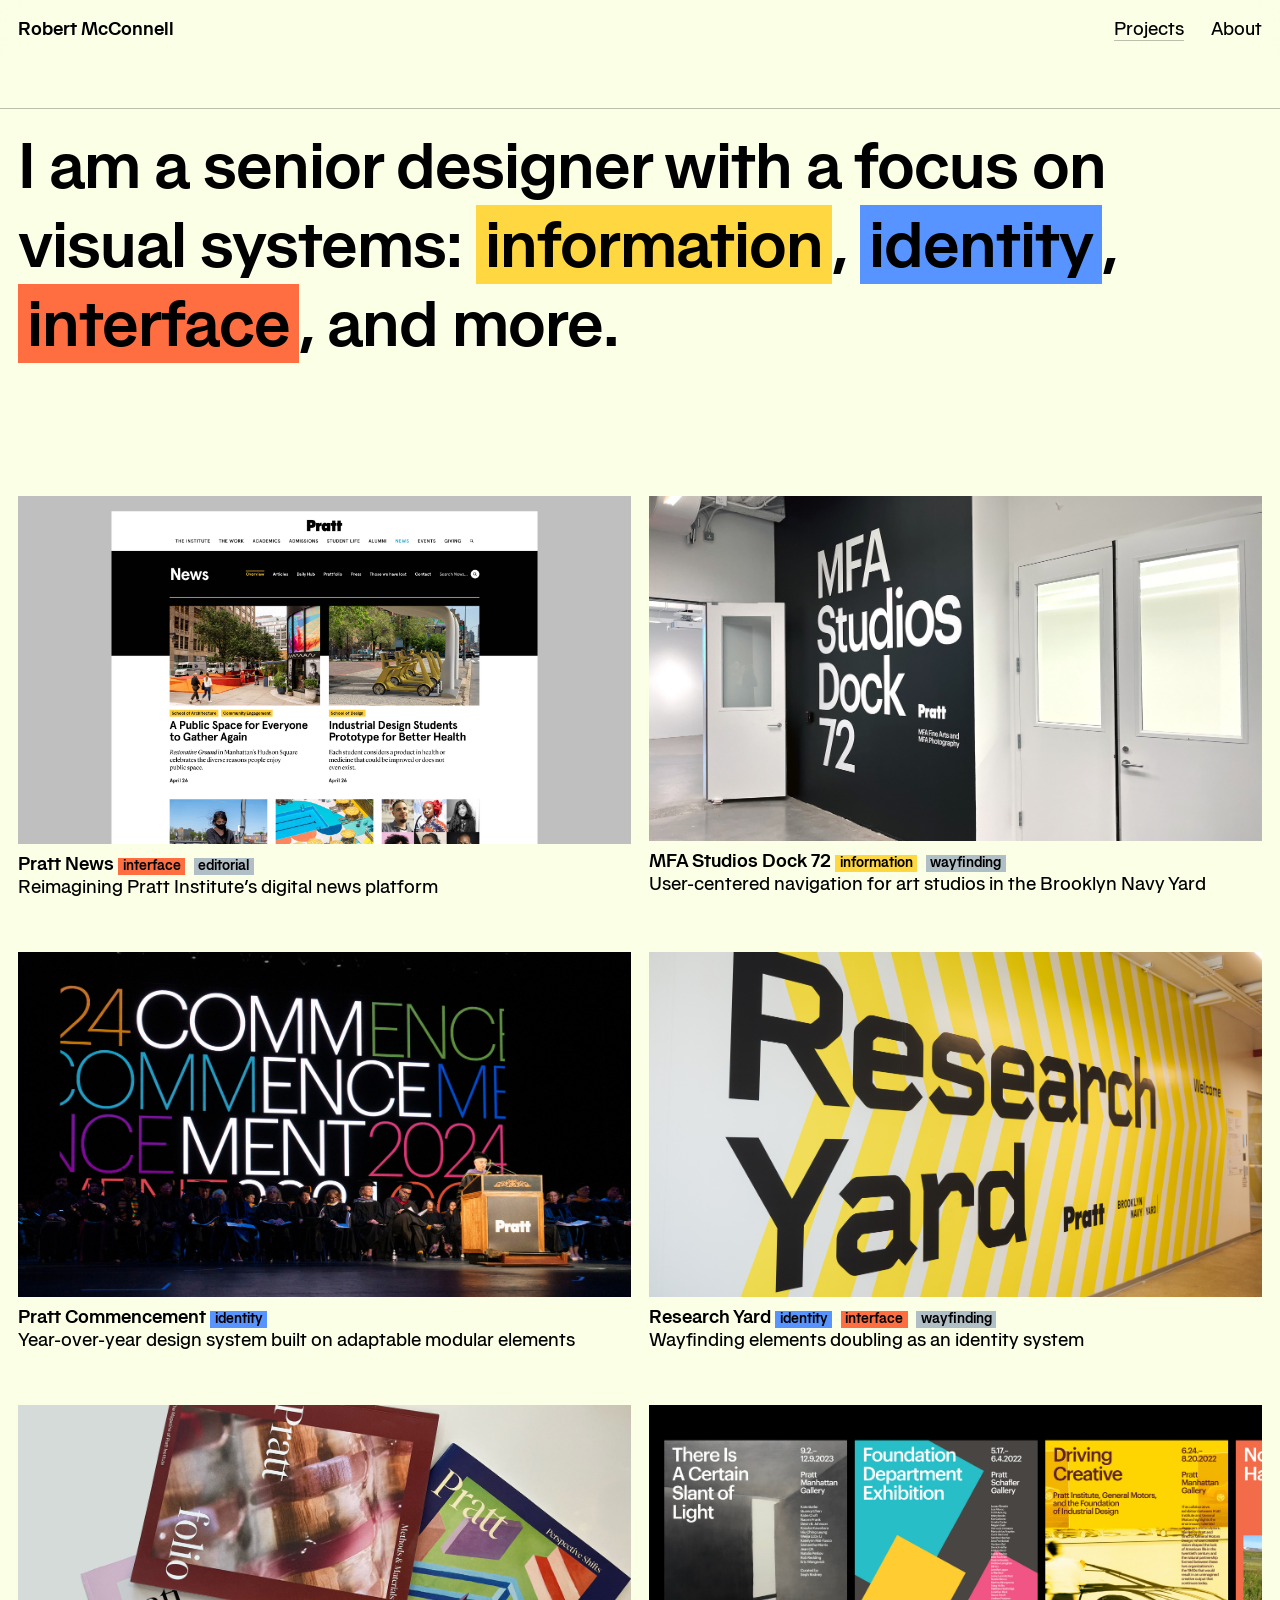
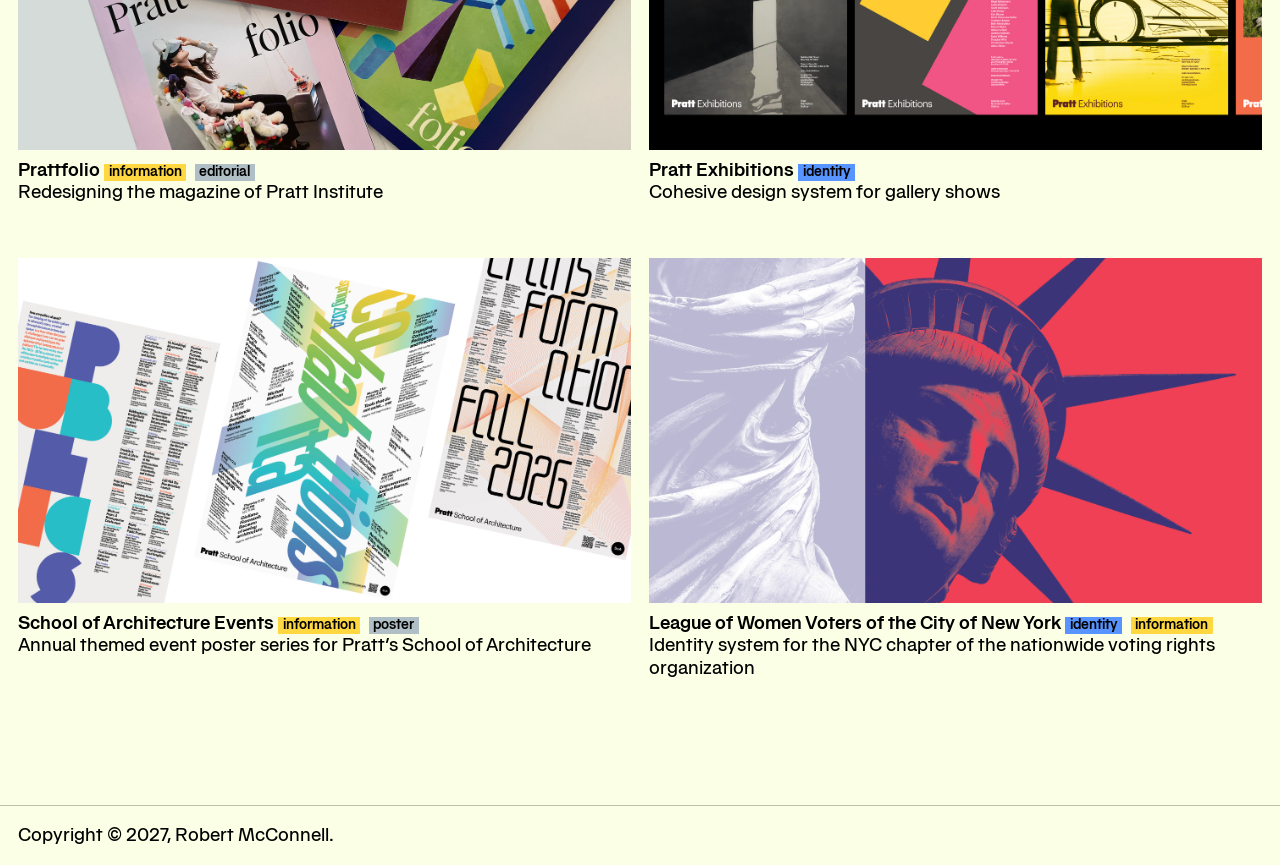
==== commit 2108390a: "updates to style, js, pratt news page" ====
--- a/index.html
+++ b/index.html
@@ -15,7 +15,7 @@
 			</div>
 			<div class="nav-menu">
 				<ul>
-					<li><a class="active">Work</a></li>
+					<li><a class="active">Projects</a></li>
 					<li><a href="about/">About</a></li>
 				</ul>
 			</div>
@@ -99,11 +99,9 @@
 				</a>
 			</div>		
 		</main>
-		<footer>
-			<div class="footer-copyright">
-				Copyright &copy; 2027, Robert McConnell.
-			</div>
-		</footer>
+		<div class="copyright">
+			Copyright &copy; 2027, Robert McConnell.
+		</div>
 		<script src="https://ajax.googleapis.com/ajax/libs/jquery/3.2.1/jquery.min.js"></script>
 		<script src="assets/js/bgcolor.js"></script>
 	</body>
--- a/assets/css/style.css
+++ b/assets/css/style.css
@@ -1,3 +1,6 @@
+html {
+	font-size: 18px;
+}
 body {
 	font-family: 'Metra', sans-serif;
 	font-feature-settings: 'ss03' 1;
@@ -36,6 +39,17 @@
 	padding: 1rem;
 	margin: 0 0 4rem 0;
 }
+footer {
+	display: grid;
+	grid-gap: 1rem;
+	padding: 1rem;
+	border-top: 1px rgba(0,0,0,0.25) solid;
+}
+.copyright {
+	padding: 1rem;
+	border-top: 1px rgba(0,0,0,0.25) solid;
+}
+
 .intro {
 	line-height: 1.25;}
 .intro,
@@ -50,6 +64,14 @@
 	line-height: 1;
 	margin: 0 0 4rem 0;
 }
+h6 {
+	line-height: 1;
+	font-size: 2rem;
+	font-weight: 500;
+	letter-spacing: -1px;
+	margin: 0 0 2rem 0;
+}
+
 .intro span {
 	padding: 0 0.5rem;
 }
@@ -86,10 +108,6 @@
 }
 .gray {
 	background-color: #b0bec5;
-}
-footer {
-	padding: 1rem;
-	border-top: 1px rgba(0,0,0,0.25) solid;
 }
 
 img {
@@ -137,16 +155,16 @@
 
 /*XS screen sizes*/
 @media (max-width: 767px) {
-	html {
-		font-size: 15px;
-	}
-	header {
-		margin: 6rem 0 4rem 0;
+	header {
+		margin: 6rem 0 2rem 0;
 	}
 	.project-images {
 		margin: 0 0 4rem 0;
 	}
-	.intro,
+	.intro {
+		font-size: 1.75rem;
+		letter-spacing: -0.5px;
+	}
 	h1 {
 		font-size: 2rem;
 		letter-spacing: -0.5px;
@@ -175,7 +193,8 @@
 	.project-item,
 	.project-name,
 	.project-desc,
-	.project-details {
+	.project-details,
+	.footer-more-projects {
 		grid-column-end: span 2;
 	}
 	.project-details {
@@ -195,6 +214,12 @@
 	.caption-left:first-of-type {
 		list-style-type: "\2191";
 	}
+	h6 {
+		line-height: 1;
+		font-size: 2rem;
+		font-weight: 500;
+		letter-spacing: -1px;
+	}
 }
 
 /*M screen sizes*/
@@ -212,7 +237,11 @@
 /*L screen sizes*/
 @media (min-width: 1300px) {
 	html {
-		font-size: 16px;
+		font-size: 18px;
+	}
+	footer .project-item,
+	.footer-more-projects {
+		grid-column-end: span 1;
 	}
 }
 /*XL screen sizes*/
